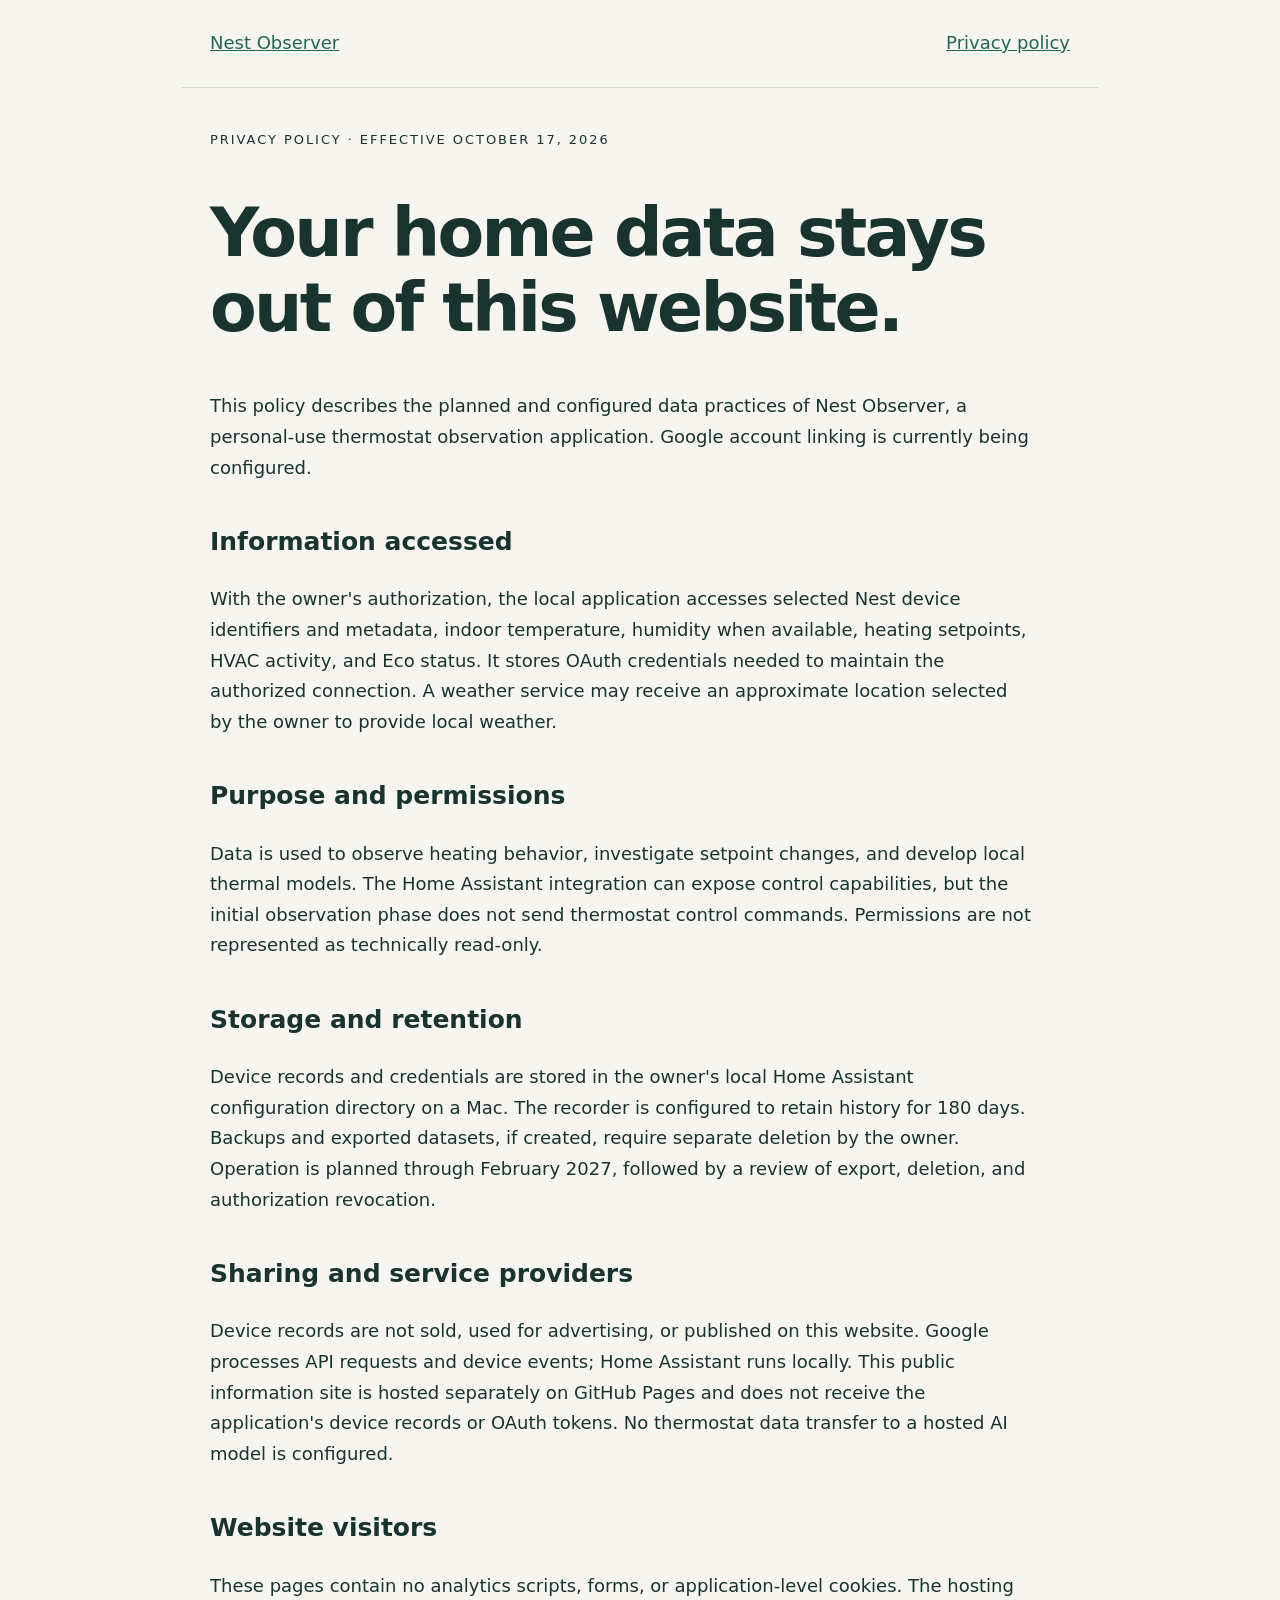
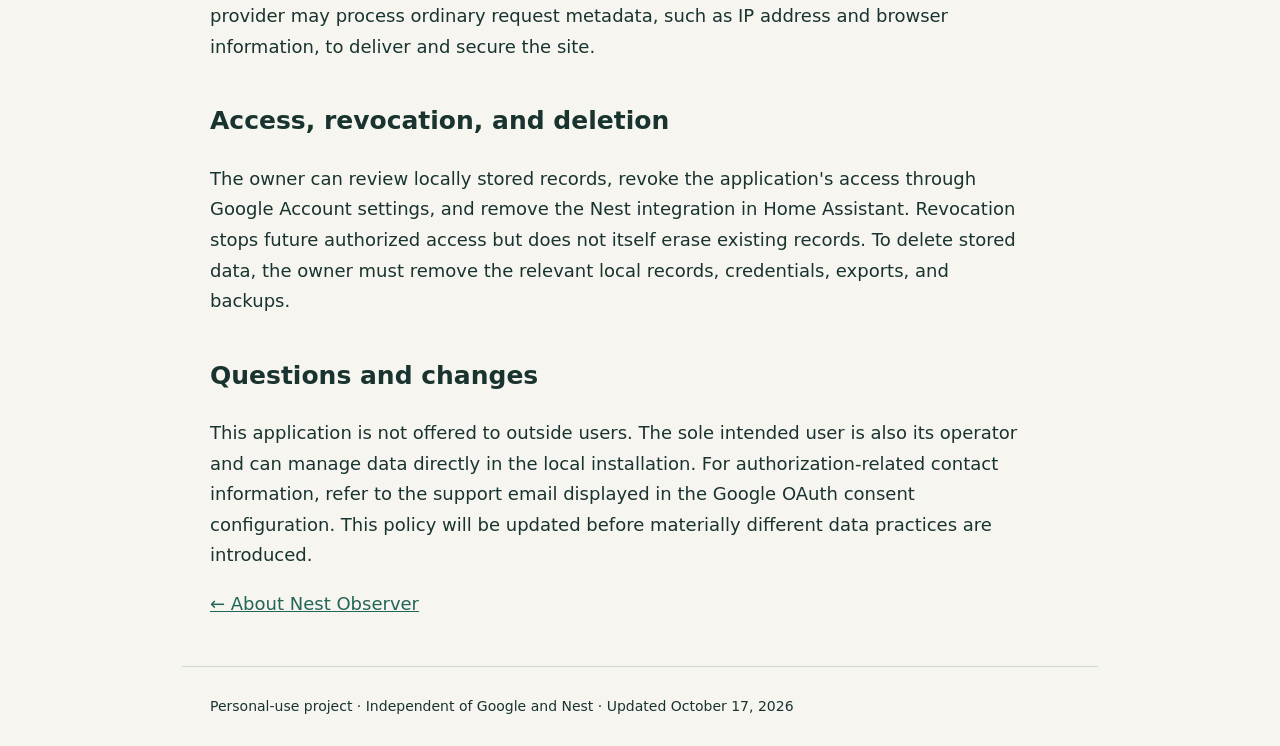
==== privacy.html @ ecadb8cf "Publish Nest Observer info and privacy pages" ====
<!doctype html><html lang="en"><head><meta charset="utf-8"><meta name="viewport" content="width=device-width, initial-scale=1"><title>Privacy Policy | Nest Observer</title><meta name="description" content="Nest Observer: personal thermostat observation and privacy information."><link rel="stylesheet" href="style.css"></head><body><nav><a href="./">Nest Observer</a><a href="privacy.html">Privacy policy</a></nav><main><p class="eyebrow">Privacy policy · Effective October 17, 2026</p><h1>Your home data stays out of this website.</h1><p>This policy describes the planned and configured data practices of Nest Observer, a personal-use thermostat observation application. Google account linking is currently being configured.</p><h2>Information accessed</h2><p>With the owner's authorization, the local application accesses selected Nest device identifiers and metadata, indoor temperature, humidity when available, heating setpoints, HVAC activity, and Eco status. It stores OAuth credentials needed to maintain the authorized connection. A weather service may receive an approximate location selected by the owner to provide local weather.</p><h2>Purpose and permissions</h2><p>Data is used to observe heating behavior, investigate setpoint changes, and develop local thermal models. The Home Assistant integration can expose control capabilities, but the initial observation phase does not send thermostat control commands. Permissions are not represented as technically read-only.</p><h2>Storage and retention</h2><p>Device records and credentials are stored in the owner's local Home Assistant configuration directory on a Mac. The recorder is configured to retain history for 180 days. Backups and exported datasets, if created, require separate deletion by the owner. Operation is planned through February 2027, followed by a review of export, deletion, and authorization revocation.</p><h2>Sharing and service providers</h2><p>Device records are not sold, used for advertising, or published on this website. Google processes API requests and device events; Home Assistant runs locally. This public information site is hosted separately on GitHub Pages and does not receive the application's device records or OAuth tokens. No thermostat data transfer to a hosted AI model is configured.</p><h2>Website visitors</h2><p>These pages contain no analytics scripts, forms, or application-level cookies. The hosting provider may process ordinary request metadata, such as IP address and browser information, to deliver and secure the site.</p><h2>Access, revocation, and deletion</h2><p>The owner can review locally stored records, revoke the application's access through Google Account settings, and remove the Nest integration in Home Assistant. Revocation stops future authorized access but does not itself erase existing records. To delete stored data, the owner must remove the relevant local records, credentials, exports, and backups.</p><h2>Questions and changes</h2><p>This application is not offered to outside users. The sole intended user is also its operator and can manage data directly in the local installation. For authorization-related contact information, refer to the support email displayed in the Google OAuth consent configuration. This policy will be updated before materially different data practices are introduced.</p><p><a href="./">← About Nest Observer</a></p></main><footer>Personal-use project · Independent of Google and Nest · Updated October 17, 2026</footer></body></html>
---- style.css ----
body{margin:0;background:#f6f5f0;color:#19332f;font:18px/1.7 system-ui,sans-serif}main,nav,footer{max-width:860px;margin:auto;padding:28px}nav{display:flex;justify-content:space-between;border-bottom:1px solid #ced7cc}a{color:#236556}h1{font-size:clamp(38px,7vw,68px);line-height:1.1;letter-spacing:-.04em}h2{font-size:25px;margin-top:38px}p{max-width:72ch}.eyebrow{font-size:13px;letter-spacing:.15em;text-transform:uppercase}footer{font-size:14px;border-top:1px solid #ced7cc}.note{padding:22px;border-left:3px solid #62846d;background:#eaf0e7}
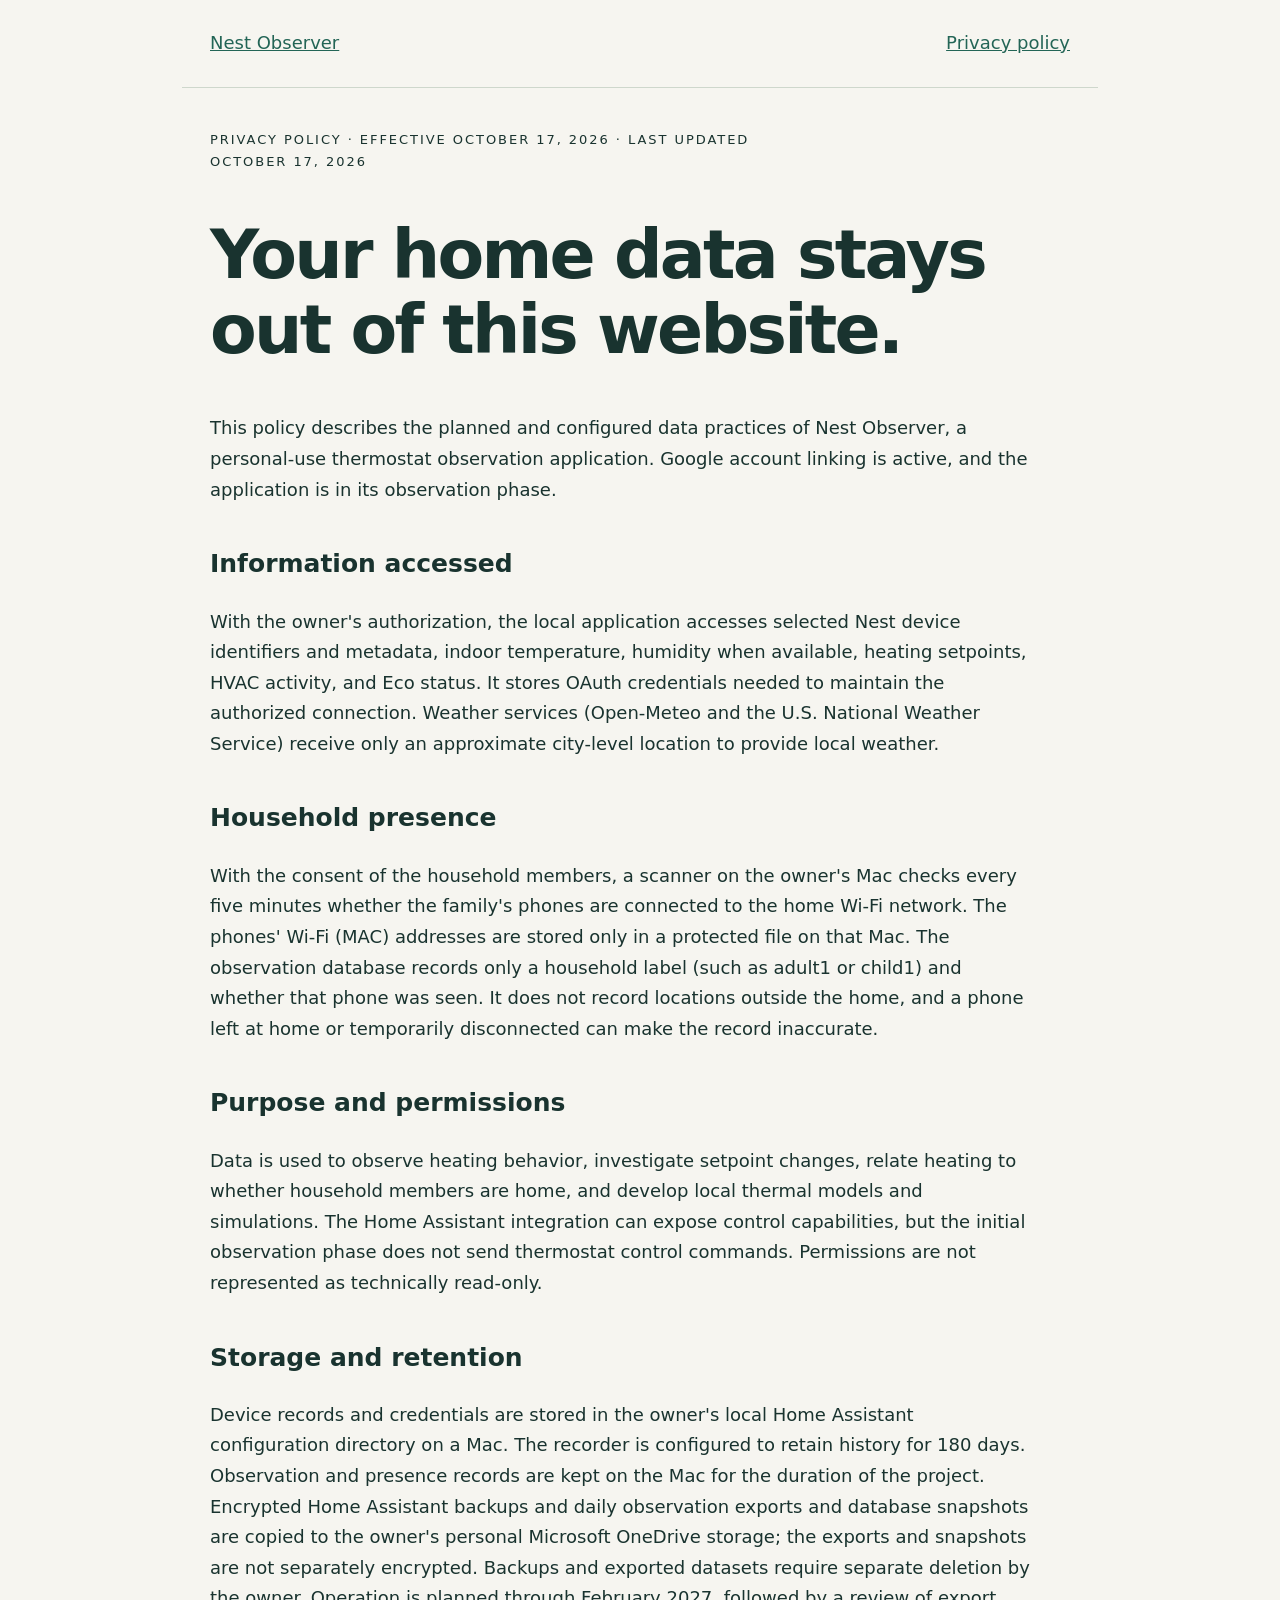
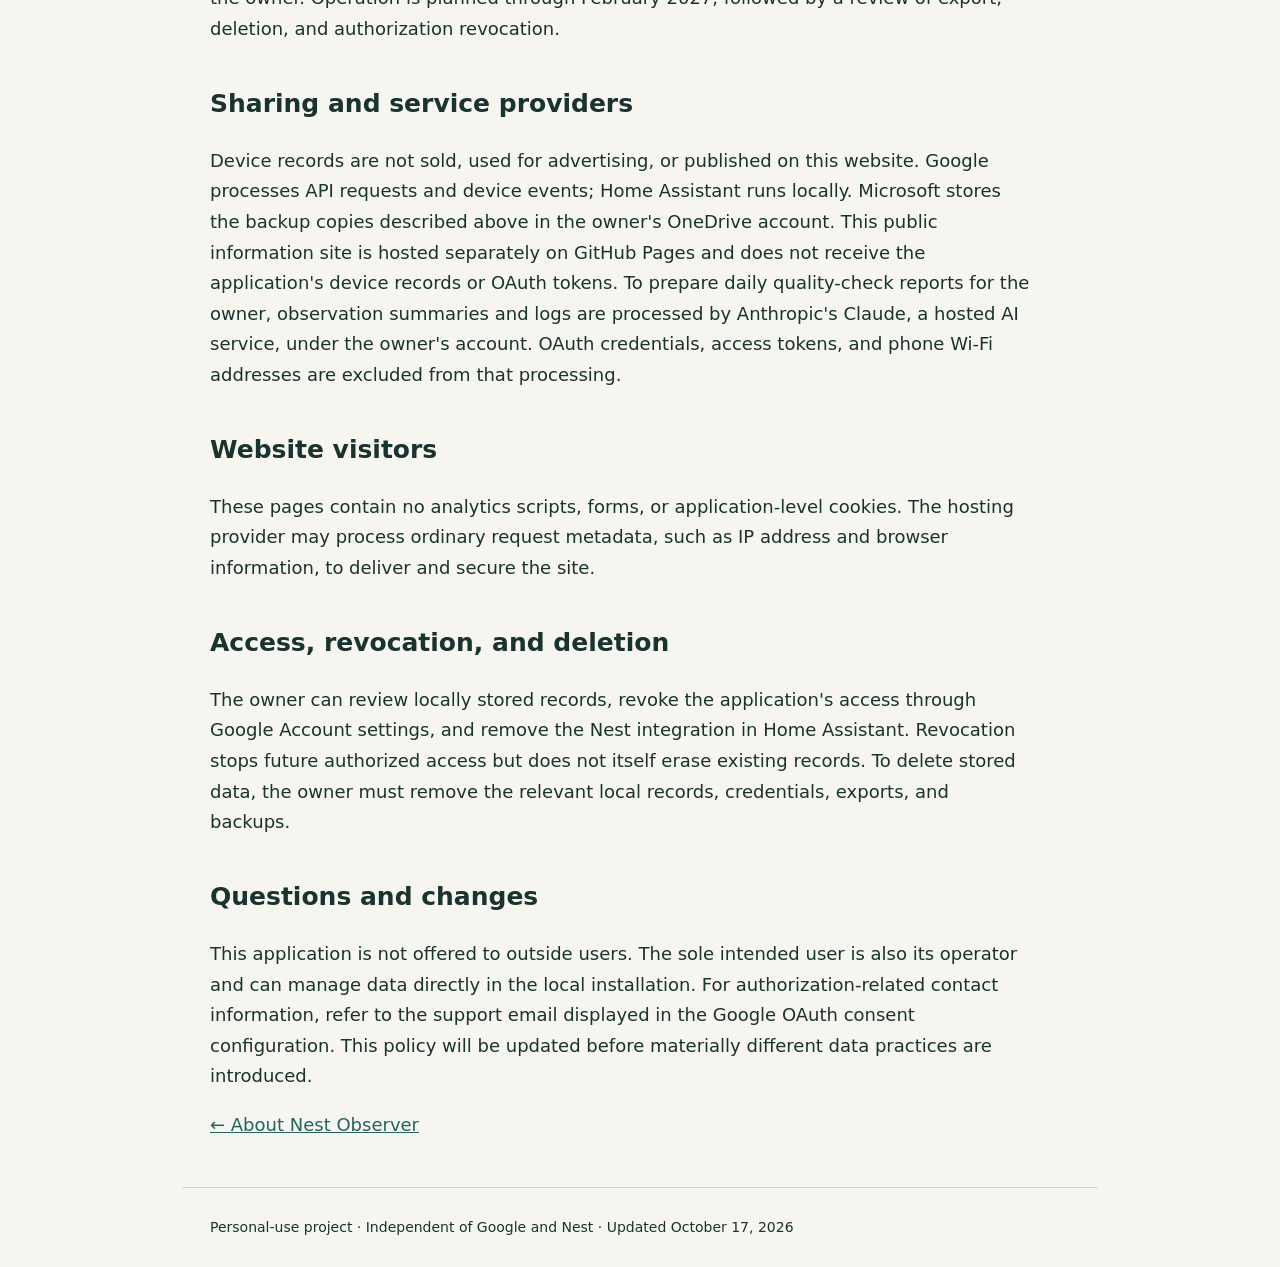
==== commit 32a01b53: "Update privacy policy: household presence, OneDrive backups, Claude daily reports Co-Authored-By: Cl" ====
--- a/privacy.html
+++ b/privacy.html
@@ -1 +1 @@
-<!doctype html><html lang="en"><head><meta charset="utf-8"><meta name="viewport" content="width=device-width, initial-scale=1"><title>Privacy Policy | Nest Observer</title><meta name="description" content="Nest Observer: personal thermostat observation and privacy information."><link rel="stylesheet" href="style.css"></head><body><nav><a href="./">Nest Observer</a><a href="privacy.html">Privacy policy</a></nav><main><p class="eyebrow">Privacy policy · Effective October 17, 2026</p><h1>Your home data stays out of this website.</h1><p>This policy describes the planned and configured data practices of Nest Observer, a personal-use thermostat observation application. Google account linking is currently being configured.</p><h2>Information accessed</h2><p>With the owner's authorization, the local application accesses selected Nest device identifiers and metadata, indoor temperature, humidity when available, heating setpoints, HVAC activity, and Eco status. It stores OAuth credentials needed to maintain the authorized connection. A weather service may receive an approximate location selected by the owner to provide local weather.</p><h2>Purpose and permissions</h2><p>Data is used to observe heating behavior, investigate setpoint changes, and develop local thermal models. The Home Assistant integration can expose control capabilities, but the initial observation phase does not send thermostat control commands. Permissions are not represented as technically read-only.</p><h2>Storage and retention</h2><p>Device records and credentials are stored in the owner's local Home Assistant configuration directory on a Mac. The recorder is configured to retain history for 180 days. Backups and exported datasets, if created, require separate deletion by the owner. Operation is planned through February 2027, followed by a review of export, deletion, and authorization revocation.</p><h2>Sharing and service providers</h2><p>Device records are not sold, used for advertising, or published on this website. Google processes API requests and device events; Home Assistant runs locally. This public information site is hosted separately on GitHub Pages and does not receive the application's device records or OAuth tokens. No thermostat data transfer to a hosted AI model is configured.</p><h2>Website visitors</h2><p>These pages contain no analytics scripts, forms, or application-level cookies. The hosting provider may process ordinary request metadata, such as IP address and browser information, to deliver and secure the site.</p><h2>Access, revocation, and deletion</h2><p>The owner can review locally stored records, revoke the application's access through Google Account settings, and remove the Nest integration in Home Assistant. Revocation stops future authorized access but does not itself erase existing records. To delete stored data, the owner must remove the relevant local records, credentials, exports, and backups.</p><h2>Questions and changes</h2><p>This application is not offered to outside users. The sole intended user is also its operator and can manage data directly in the local installation. For authorization-related contact information, refer to the support email displayed in the Google OAuth consent configuration. This policy will be updated before materially different data practices are introduced.</p><p><a href="./">← About Nest Observer</a></p></main><footer>Personal-use project · Independent of Google and Nest · Updated October 17, 2026</footer></body></html>+<!doctype html><html lang="en"><head><meta charset="utf-8"><meta name="viewport" content="width=device-width, initial-scale=1"><title>Privacy Policy | Nest Observer</title><meta name="description" content="Nest Observer: personal thermostat observation and privacy information."><link rel="stylesheet" href="style.css"></head><body><nav><a href="./">Nest Observer</a><a href="privacy.html">Privacy policy</a></nav><main><p class="eyebrow">Privacy policy · Effective October 17, 2026 · Last updated October 17, 2026</p><h1>Your home data stays out of this website.</h1><p>This policy describes the planned and configured data practices of Nest Observer, a personal-use thermostat observation application. Google account linking is active, and the application is in its observation phase.</p><h2>Information accessed</h2><p>With the owner's authorization, the local application accesses selected Nest device identifiers and metadata, indoor temperature, humidity when available, heating setpoints, HVAC activity, and Eco status. It stores OAuth credentials needed to maintain the authorized connection. Weather services (Open-Meteo and the U.S. National Weather Service) receive only an approximate city-level location to provide local weather.</p><h2>Household presence</h2><p>With the consent of the household members, a scanner on the owner's Mac checks every five minutes whether the family's phones are connected to the home Wi-Fi network. The phones' Wi-Fi (MAC) addresses are stored only in a protected file on that Mac. The observation database records only a household label (such as adult1 or child1) and whether that phone was seen. It does not record locations outside the home, and a phone left at home or temporarily disconnected can make the record inaccurate.</p><h2>Purpose and permissions</h2><p>Data is used to observe heating behavior, investigate setpoint changes, relate heating to whether household members are home, and develop local thermal models and simulations. The Home Assistant integration can expose control capabilities, but the initial observation phase does not send thermostat control commands. Permissions are not represented as technically read-only.</p><h2>Storage and retention</h2><p>Device records and credentials are stored in the owner's local Home Assistant configuration directory on a Mac. The recorder is configured to retain history for 180 days. Observation and presence records are kept on the Mac for the duration of the project. Encrypted Home Assistant backups and daily observation exports and database snapshots are copied to the owner's personal Microsoft OneDrive storage; the exports and snapshots are not separately encrypted. Backups and exported datasets require separate deletion by the owner. Operation is planned through February 2027, followed by a review of export, deletion, and authorization revocation.</p><h2>Sharing and service providers</h2><p>Device records are not sold, used for advertising, or published on this website. Google processes API requests and device events; Home Assistant runs locally. Microsoft stores the backup copies described above in the owner's OneDrive account. This public information site is hosted separately on GitHub Pages and does not receive the application's device records or OAuth tokens. To prepare daily quality-check reports for the owner, observation summaries and logs are processed by Anthropic's Claude, a hosted AI service, under the owner's account. OAuth credentials, access tokens, and phone Wi-Fi addresses are excluded from that processing.</p><h2>Website visitors</h2><p>These pages contain no analytics scripts, forms, or application-level cookies. The hosting provider may process ordinary request metadata, such as IP address and browser information, to deliver and secure the site.</p><h2>Access, revocation, and deletion</h2><p>The owner can review locally stored records, revoke the application's access through Google Account settings, and remove the Nest integration in Home Assistant. Revocation stops future authorized access but does not itself erase existing records. To delete stored data, the owner must remove the relevant local records, credentials, exports, and backups.</p><h2>Questions and changes</h2><p>This application is not offered to outside users. The sole intended user is also its operator and can manage data directly in the local installation. For authorization-related contact information, refer to the support email displayed in the Google OAuth consent configuration. This policy will be updated before materially different data practices are introduced.</p><p><a href="./">← About Nest Observer</a></p></main><footer>Personal-use project · Independent of Google and Nest · Updated October 17, 2026</footer></body></html>
